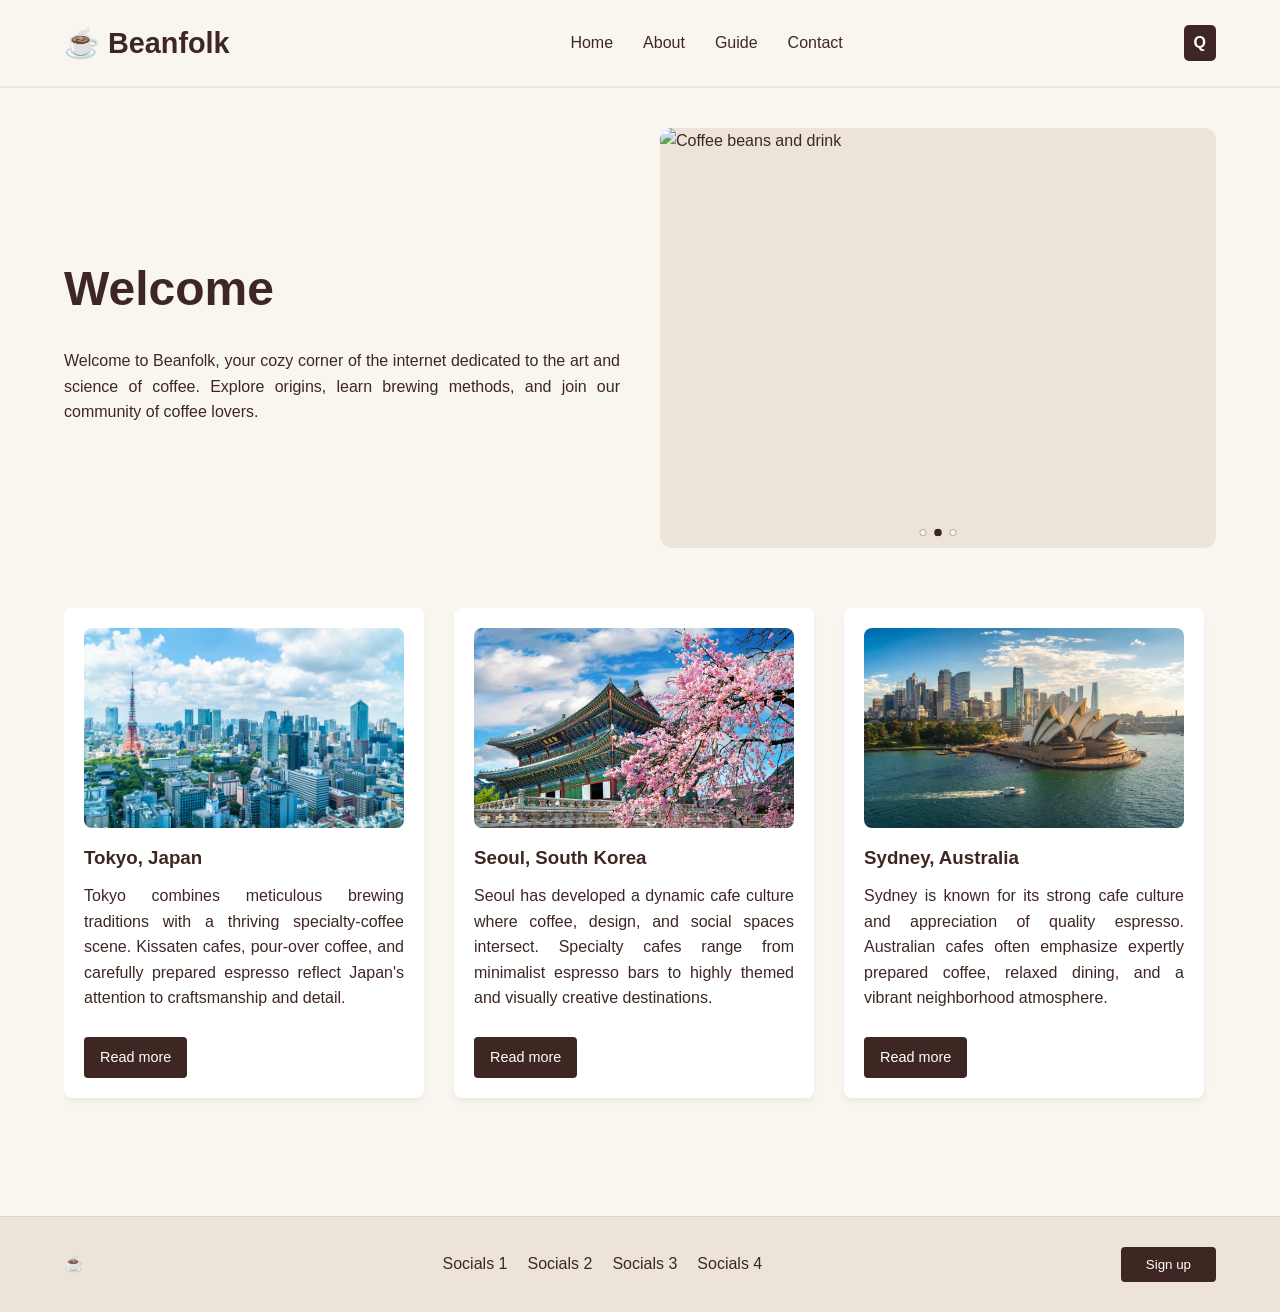
==== index.html @ 8d96d605 "Add files via upload" ====
<!DOCTYPE html>
<html lang="en">
<head>
    <meta charset="UTF-8">
    <meta name="viewport" content="width=device-width, initial-scale=1.0">
    <title>Beanfolk | Home</title>
    <link rel="stylesheet" href="style.css">
</head>
<body>
    <header>
        <div class="logo">☕ Beanfolk</div>
        <nav>
            <ul>
                <li><a href="index.html">Home</a></li>
                <li><a href="#">About</a></li>
                <li><a href="guide.html">Guide</a></li>
                <li><a href="contact.html">Contact</a></li>
            </ul>
        </nav>
        <div class="search-icon">Q</div>
    </header>

    <main>
        <section class="hero-section" id="country-details">
            <div class="hero-text">
                <h1>Welcome</h1>
                <p>Welcome to Beanfolk, your cozy corner of the internet dedicated to the art and science of coffee. Explore origins, learn brewing methods, and join our community of coffee lovers.</p>
            </div>
            <div class="hero-image" aria-label="Coffee slideshow">
                <img class="active" src="https://images.unsplash.com/photo-1495474472287-4d71bcdd2085?auto=format&fit=crop&w=1200&q=80" alt="Fresh coffee brew">
                <img src="https://images.unsplash.com/photo-1509042239860-f550ce710b93?auto=format&fit=crop&w=1200&q=80" alt="Coffee beans and drink">
                <img src="https://images.unsplash.com/photo-1442512595331-e89e73853f31?auto=format&fit=crop&w=1200&q=80" alt="Coffee on a table">
                <div class="slide-dots" aria-label="Slide indicators">
                    <span class="dot active" data-index="0"></span>
                    <span class="dot" data-index="1"></span>
                    <span class="dot" data-index="2"></span>
                </div>
            </div>
        </section>

        <section class="locations-grid">
            <article class="location-card">
                <img src="assets/Tokyo.jpg" alt="Tokyo, Japan">
                <h3>Tokyo, Japan</h3>
                <p>Tokyo combines meticulous brewing traditions with a thriving specialty-coffee scene. Kissaten cafes, pour-over coffee, and carefully prepared espresso reflect Japan's attention to craftsmanship and detail.</p>
                <a href="#country-details" class="read-more" data-country="tokyo">Read more</a>
            </article>

            <article class="location-card">
                <img src="assets/Seoul.jpg" alt="Seoul, South Korea">
                <h3>Seoul, South Korea</h3>
                <p>Seoul has developed a dynamic cafe culture where coffee, design, and social spaces intersect. Specialty cafes range from minimalist espresso bars to highly themed and visually creative destinations.</p>
                <a href="#country-details" class="read-more" data-country="seoul">Read more</a>
            </article>

            <article class="location-card">
                <img src="assets/Sydney.jpg" alt="Sydney, Australia">
                <h3>Sydney, Australia</h3>
                <p>Sydney is known for its strong cafe culture and appreciation of quality espresso. Australian cafes often emphasize expertly prepared coffee, relaxed dining, and a vibrant neighborhood atmosphere.</p>
                <a href="#country-details" class="read-more" data-country="sydney">Read more</a>
            </article>

            <article class="location-card">
                <img src="assets/Addis Ababa.jpg" alt="Addis Ababa, Ethiopia">
                <h3>Addis Ababa, Ethiopia</h3>
                <p>Ethiopia is often celebrated as the birthplace of coffee. In Addis Ababa, coffee is deeply social, with traditional ceremonies turning a simple cup into a meaningful cultural experience.</p>
                <a href="#country-details" class="read-more" data-country="addis-ababa">Read more</a>
            </article>

            <article class="location-card">
                <img src="assets/Amsterdam.jpg" alt="Amsterdam, Netherlands">
                <h3>Amsterdam, Netherlands</h3>
                <p>Amsterdam's coffee culture blends specialty cafes with a relaxed, creative atmosphere. Dutch cafes often emphasize quality beans, thoughtful brewing, and comfortable spaces for conversation or quiet work.</p>
                <a href="#country-details" class="read-more" data-country="amsterdam">Read more</a>
            </article>

            <article class="location-card">
                <img src="assets/Barcelona.jpeg" alt="Barcelona, Spain">
                <h3>Barcelona, Spain</h3>
                <p>Barcelona combines traditional Spanish cafe culture with a growing specialty-coffee scene. Espresso-based drinks, relaxed cafe visits, and modern roasters give the city a distinctly Mediterranean coffee rhythm.</p>
                <a href="#country-details" class="read-more" data-country="barcelona">Read more</a>
            </article>

            <article class="location-card">
                <img src="assets/Cape Town.jpg" alt="Cape Town, South Africa">
                <h3>Cape Town, South Africa</h3>
                <p>Cape Town has developed a vibrant specialty-coffee scene shaped by independent cafes and local roasters. Coffee culture here often emphasizes craftsmanship, creativity, and fresh approaches to brewing.</p>
                <a href="#country-details" class="read-more" data-country="cape-town">Read more</a>
            </article>

            <article class="location-card">
                <img src="assets/Copenhagen.jpg" alt="Copenhagen, Denmark">
                <h3>Copenhagen, Denmark</h3>
                <p>Copenhagen is known for its minimalist cafe culture and strong specialty-coffee movement. Lightly roasted beans, precise brewing, and carefully designed cafes reflect the city's appreciation for simplicity and quality.</p>
                <a href="#country-details" class="read-more" data-country="copenhagen">Read more</a>
            </article>

            <article class="location-card">
                <img src="assets/Hanoi.jpg" alt="Hanoi, Vietnam">
                <h3>Hanoi, Vietnam</h3>
                <p>Hanoi has a distinctive coffee culture built around strong Vietnamese coffee, condensed milk, and the famous egg coffee. Small cafes make coffee an everyday part of social life.</p>
                <a href="#country-details" class="read-more" data-country="hanoi">Read more</a>
            </article>

            <article class="location-card">
                <img src="assets/Istanbul.jpg" alt="Istanbul, Turkey">
                <h3>Istanbul, Turkey</h3>
                <p>Istanbul has a centuries-old coffee tradition centered around Turkish coffee, prepared finely ground and unfiltered. Coffee is closely associated with hospitality, conversation, and traditional social customs.</p>
                <a href="#country-details" class="read-more" data-country="istanbul">Read more</a>
            </article>

            <article class="location-card">
                <img src="assets/Lisbon.jpg" alt="Lisbon, Portugal">
                <h3>Lisbon, Portugal</h3>
                <p>Lisbon's coffee culture revolves around small neighborhood cafes and strong espresso-style drinks. A quick coffee is often part of everyday routines, enjoyed alongside pastries and conversation.</p>
                <a href="#country-details" class="read-more" data-country="lisbon">Read more</a>
            </article>

            <article class="location-card">
                <img src="assets/London.jpg" alt="London, United Kingdom">
                <h3>London, United Kingdom</h3>
                <p>London's coffee scene has grown from traditional cafes into a major specialty-coffee hub. Independent roasters, modern espresso bars, and diverse international influences shape the city's coffee culture.</p>
                <a href="#country-details" class="read-more" data-country="london">Read more</a>
            </article>

            <article class="location-card">
                <img src="assets/Reykjavik.jpg" alt="Reykjavik, Iceland">
                <h3>Reykjavik, Iceland</h3>
                <p>Coffee plays an important role in Icelandic social life, especially during its long, dark winters. Reykjavik's cafes offer cozy spaces where carefully brewed coffee accompanies conversation and relaxation.</p>
                <a href="#country-details" class="read-more" data-country="reykjavik">Read more</a>
            </article>

            <article class="location-card">
                <img src="assets/Rome.jpg" alt="Rome, Italy">
                <h3>Rome, Italy</h3>
                <p>Rome represents classic Italian espresso culture, where coffee is often enjoyed quickly at the bar. Espresso, cappuccino, and traditional cafe rituals remain central to everyday life.</p>
                <a href="#country-details" class="read-more" data-country="rome">Read more</a>
            </article>

            <article class="location-card">
                <img src="assets/Sao Paulo.jpg" alt="Sao Paulo, Brazil">
                <h3>Sao Paulo, Brazil</h3>
                <p>As a major city in one of the world's leading coffee-producing countries, Sao Paulo has a rich cafe culture combining Brazilian coffee traditions with an expanding specialty-coffee movement.</p>
                <a href="#country-details" class="read-more" data-country="sao-paulo">Read more</a>
            </article>

            <article class="location-card">
                <img src="assets/Seattle.jpg" alt="Seattle, United States">
                <h3>Seattle, United States</h3>
                <p>Seattle is strongly associated with modern American coffee culture and the growth of specialty cafes. Independent coffee shops, espresso drinks, and innovative brewing methods are part of the city's identity.</p>
                <a href="#country-details" class="read-more" data-country="seattle">Read more</a>
            </article>

            <article class="location-card">
                <img src="assets/Singapore.jpg" alt="Singapore">
                <h3>Singapore</h3>
                <p>Singapore's coffee culture blends traditional kopitiam heritage with modern specialty cafes. Local favorites such as kopi exist alongside carefully brewed international styles, reflecting the city's diverse culinary influences.</p>
                <a href="#country-details" class="read-more" data-country="singapore">Read more</a>
            </article>

            <article class="location-card">
                <img src="assets/Veracruz.jpg" alt="Veracruz, Mexico">
                <h3>Veracruz, Mexico</h3>
                <p>Veracruz sits within Mexico's important coffee-growing regions, giving the area a strong connection to local beans and traditional cafe culture. Coffee is often enjoyed alongside regional food and conversation.</p>
                <a href="#country-details" class="read-more" data-country="veracruz">Read more</a>
            </article>

            <article class="location-card">
                <img src="assets/Vienna.jpg" alt="Vienna, Austria">
                <h3>Vienna, Austria</h3>
                <p>Vienna's historic coffeehouse culture treats cafes as places for conversation, reading, and lingering. Traditional coffeehouses offer a distinctive atmosphere where coffee becomes part of a broader social ritual.</p>
                <a href="#country-details" class="read-more" data-country="vienna">Read more</a>
            </article>

            <article class="location-card">
                <img src="assets/Wellington.jpg" alt="Wellington, New Zealand">
                <h3>Wellington, New Zealand</h3>
                <p>Wellington has a lively specialty-coffee culture supported by independent cafes and local roasters. Flat whites, carefully prepared espresso, and a relaxed cafe atmosphere are especially characteristic of the city.</p>
                <a href="#country-details" class="read-more" data-country="wellington">Read more</a>
            </article>
        </section>
    </main>

    <footer>
        <div class="footer-logo">☕</div>
        <div class="footer-socials">
            <span>Socials 1</span>
            <span>Socials 2</span>
            <span>Socials 3</span>
            <span>Socials 4</span>
        </div>
        <button class="btn sign-up-btn">Sign up</button>
    </footer>

    <script>
        const heroImages = document.querySelectorAll('.hero-image img');
        const dots = document.querySelectorAll('.dot');
        const countryLinks = document.querySelectorAll('.read-more');
        const heroTitle = document.querySelector('.hero-text h1');
        const heroDescription = document.querySelector('.hero-text p');
        let currentImage = 0;
        let slideInterval;

        const countryDetails = {
            'addis-ababa': {
                title: 'Addis Ababa, Ethiopia 🇪🇹',
                image: 'assets/Addis Ababa.jpg',
                description: `Ethiopia has one of the world's deepest connections to coffee and is widely regarded as the plant's place of origin. Coffee is much more than a popular drink here. It is closely connected to hospitality, family gatherings, and community life.

In Addis Ababa, traditional coffee ceremonies can involve roasting green beans, grinding them by hand, and brewing the coffee in a jebena, a traditional clay pot. The ceremony is often leisurely, with several rounds of coffee served to guests. At the same time, Addis Ababa has a growing modern café scene where Ethiopian beans are prepared using espresso machines, pour-over methods, and other contemporary techniques.`
            },
            amsterdam: {
                title: 'Amsterdam, Netherlands 🇳🇱',
                image: 'assets/Amsterdam.jpg',
                description: `Amsterdam has a relaxed and diverse coffee culture shaped by both traditional cafés and the city's growing specialty-coffee movement. Coffee is commonly enjoyed throughout the day, whether during a quick stop in the city or while relaxing in a neighborhood café.

Modern Amsterdam has become increasingly interested in bean quality, roasting, and alternative brewing methods. Independent cafés and specialty roasters often showcase beans from different coffee-growing regions, giving customers opportunities to explore different flavors and brewing styles.`
            },
            barcelona: {
                title: 'Barcelona, Spain 🇪🇸',
                image: 'assets/Barcelona.jpeg',
                description: `Barcelona's coffee culture reflects the city's relaxed Mediterranean lifestyle. Coffee is commonly enjoyed throughout the day, often alongside breakfast, a pastry, or a casual conversation. Traditional cafés remain part of everyday life while specialty coffee continues to grow.

Espresso-based drinks such as café solo and café con leche are familiar favorites. In recent years, independent specialty cafés have introduced lighter roasts, single-origin beans, and alternative brewing methods, creating an interesting meeting point between traditional Spanish café habits and contemporary coffee culture.`
            },
            'cape-town': {
                title: 'Cape Town, South Africa 🇿🇦',
                image: 'assets/Cape Town.jpg',
                description: `Cape Town has developed into one of South Africa's most recognizable specialty-coffee destinations. Independent cafés and local roasters have helped create a culture that places considerable attention on bean quality, roasting, and brewing technique.

The city's coffee scene is particularly diverse. Visitors can find traditional espresso drinks alongside pour-over coffee, cold brews, and carefully prepared single-origin beans. Cape Town's cafés also function as social spaces, often combining coffee with food, art, design, and local community culture.`
            },
            copenhagen: {
                title: 'Copenhagen, Denmark 🇩🇰',
                image: 'assets/Copenhagen.jpg',
                description: `Copenhagen's coffee culture is closely connected to the Danish appreciation for simple, comfortable social spaces. Cafés are popular places to meet friends, work, read, or simply take a break from the city.

The specialty-coffee movement has also become an important part of Copenhagen's identity. Many cafés emphasize lightly roasted beans, precise brewing, and careful attention to flavor. This focus on quality fits naturally with the city's broader design philosophy, where functionality and simplicity are often valued alongside aesthetics.`
            },
            hanoi: {
                title: 'Hanoi, Vietnam 🇻🇳',
                image: 'assets/Hanoi.jpg',
                description: `Vietnam is one of the world's major coffee-producing countries, and coffee has become an important part of everyday Vietnamese culture. Hanoi is particularly famous for its distinctive cafés and traditional preparation methods.

Vietnamese coffee is often brewed using a small metal filter called a phin. Strong coffee may be combined with condensed milk to create cà phê sữa đá, a popular iced drink. Hanoi is also known for egg coffee, or cà phê trứng, which combines coffee with a rich, creamy egg mixture. Small cafés provide informal spaces for people to meet, talk, and watch the city go by.`
            },
            istanbul: {
                title: 'Istanbul, Türkiye 🇹🇷',
                image: 'assets/Istanbul.jpg',
                description: `Istanbul's coffee traditions stretch back centuries and are closely associated with Turkish coffee. The coffee is prepared using very finely ground beans and traditionally brewed in a small pot called a cezve or ibrik. The grounds remain in the cup rather than being filtered out.

Coffee has historically been associated with hospitality and social interaction. Sharing coffee can be an important part of welcoming guests and spending time together. Today, Istanbul combines this traditional culture with modern cafés offering espresso, specialty beans, and contemporary brewing techniques.`
            },
            lisbon: {
                title: 'Lisbon, Portugal 🇵🇹',
                image: 'assets/Lisbon.jpg',
                description: `Lisbon has a strong everyday café culture built around small neighborhood establishments known as cafés or pastelarias. Coffee is often part of a daily routine rather than an occasional luxury, with people stopping for a quick espresso while running errands, meeting friends, or enjoying a pastry.

A bica, Lisbon's name for a small espresso, is one of the city's familiar coffee choices. Traditional Portuguese café culture exists alongside newer specialty cafés, creating a blend of old and new approaches to coffee.`
            },
            london: {
                title: 'London, United Kingdom 🇬🇧',
                image: 'assets/London.jpg',
                description: `London has one of the world's most diverse coffee scenes. Traditional cafés and tea culture remain important, but the city has also developed a large specialty-coffee community made up of independent cafés, micro-roasters, and international coffee businesses.

London's modern coffee shops often focus on bean origins, roasting profiles, and brewing techniques. Espresso, filter coffee, flat whites, and other specialty drinks can be found throughout the city. Its multicultural population has also helped introduce a wide range of coffee traditions and influences.`
            },
            reykjavik: {
                title: 'Reykjavík, Iceland 🇮🇸',
                image: 'assets/Reykjavik.jpg',
                description: `Coffee holds a special place in Icelandic social life. The country's cold climate and long winter nights have helped make cafés popular places for people to gather, relax, and enjoy something warm.

Reykjavík has a growing specialty-coffee scene alongside its traditional coffee habits. Local cafés often emphasize high-quality beans, carefully prepared drinks, and cozy interiors. Coffee is commonly enjoyed with baked goods and conversation, making the café an important social setting as well as a place to get a drink.`
            },
            rome: {
                title: 'Rome, Italy 🇮🇹',
                image: 'assets/Rome.jpg',
                description: `Rome represents one of the world's most recognizable espresso traditions. Coffee is often enjoyed quickly, with customers standing at the counter of a bar for a shot of espresso before continuing with their day.

Italian coffee culture places importance on simplicity and routine. Espresso, cappuccino, and caffè macchiato are familiar choices, while milk-heavy drinks are traditionally more associated with mornings. Rome's cafés demonstrate how coffee can become an ordinary but deeply established part of everyday life.`
            },
            'sao-paulo': {
                title: 'São Paulo, Brazil 🇧🇷',
                image: 'assets/Sao Paulo.jpg',
                description: `Brazil is the world's largest coffee-producing country, and São Paulo sits at the heart of a country with a long and influential coffee history. The city combines this agricultural heritage with a rapidly developing specialty-coffee scene.

Brazilian coffee is known for the diversity of its growing regions and flavor profiles. In São Paulo, visitors can find everything from traditional coffee served in everyday cafés to carefully sourced single-origin beans prepared through modern brewing methods. The city provides a connection between Brazil's historic coffee industry and its contemporary café culture.`
            },
            seattle: {
                title: 'Seattle, United States 🇺🇸',
                image: 'assets/Seattle.jpg',
                description: `Seattle is strongly associated with the development of modern American coffee culture. The city's café scene grew alongside independent coffee shops and eventually helped popularize specialty coffee throughout the United States.

Today, Seattle has a wide variety of cafés, from neighborhood shops to specialty roasters focused on sourcing, roasting, and brewing. Espresso-based drinks remain popular, while pour-over coffee and other brewing methods have become increasingly common. Coffee shops also serve as social and working spaces within the city's urban culture.`
            },
            seoul: {
                title: 'Seoul, South Korea 🇰🇷',
                image: 'assets/Seoul.jpg',
                description: `Seoul has developed an energetic café culture where coffee, design, and social experiences often come together. The city is known for its enormous variety of cafés, ranging from small specialty shops to highly themed establishments.

Coffee is commonly enjoyed while meeting friends, studying, working, or taking photographs. Specialty cafés have also increased interest in carefully sourced beans and modern brewing techniques. At the same time, Seoul's café culture is strongly connected to visual presentation, with many establishments treating their interiors, drinks, and desserts as part of the overall experience.`
            },
            singapore: {
                title: 'Singapore 🇸🇬',
                image: 'assets/Singapore.jpg',
                description: `Singapore's coffee culture combines traditional kopitiam heritage with a modern specialty-coffee movement. Kopitiams are traditional coffee shops where drinks such as kopi are served alongside local food.

Traditional kopi is commonly prepared using robusta beans and may be served with condensed or evaporated milk and sugar, depending on the style ordered. Alongside this heritage, Singapore has developed a thriving specialty-coffee scene featuring independent cafés, international beans, espresso drinks, and alternative brewing methods. The result is a coffee culture that connects local tradition with global influences.`
            },
            sydney: {
                title: 'Sydney, Australia 🇦🇺',
                image: 'assets/Sydney.jpg',
                description: `Sydney has a strong café culture where coffee is closely connected to everyday dining and social life. Australian cafés are particularly associated with carefully prepared espresso drinks and a relaxed approach to spending time over coffee.

The flat white is one of the drinks strongly associated with Australian and New Zealand café culture. Sydney's modern coffee scene also places considerable emphasis on bean quality, skilled baristas, and independent roasters. Cafés often combine coffee with brunch and casual dining, making them an important part of neighborhood life.`
            },
            tokyo: {
                title: 'Tokyo, Japan 🇯🇵',
                image: 'assets/Tokyo.jpg',
                description: `Tokyo has a fascinating coffee culture that combines traditional kissaten cafés with a highly developed specialty-coffee scene. Kissaten are traditional coffee shops known for their quiet atmosphere, carefully prepared drinks, and classic approach to café service.

Japan is also known for its attention to brewing technique. Pour-over coffee, particularly hand-brewed styles such as those prepared with a V60, is widely appreciated among specialty-coffee enthusiasts. Tokyo's coffee culture reflects a broader appreciation for precision, craftsmanship, presentation, and the experience of enjoying a carefully prepared cup.`
            },
            veracruz: {
                title: 'Veracruz, Mexico 🇲🇽',
                image: 'assets/Veracruz.jpg',
                description: `Veracruz has a particularly strong connection to Mexican coffee because the state is one of the country's important coffee-growing regions. The area's climate and mountainous landscapes provide suitable conditions for producing coffee beans.

Coffee is part of everyday life in Veracruz, with traditional preparations existing alongside modern cafés. Café de olla is one of Mexico's best-known traditional coffee styles, typically brewed with ingredients such as cinnamon and piloncillo. The region's coffee culture therefore connects agricultural production, traditional recipes, and everyday social gatherings.`
            },
            vienna: {
                title: 'Vienna, Austria 🇦🇹',
                image: 'assets/Vienna.jpg',
                description: `Vienna's coffeehouse culture is one of Europe's most distinctive café traditions. Historic coffeehouses developed into places where people could spend long periods reading newspapers, meeting friends, writing, or simply enjoying coffee.

Rather than treating coffee as something to consume quickly, the traditional Viennese approach emphasizes the atmosphere and experience of the coffeehouse. Drinks such as Wiener Melange remain associated with this culture, while modern cafés and specialty roasters have introduced newer approaches to coffee alongside the city's historic traditions.`
            },
            wellington: {
                title: 'Wellington, New Zealand 🇳🇿',
                image: 'assets/Wellington.jpg',
                description: `Wellington has a lively café culture supported by independent cafés, local roasters, and a strong appreciation for espresso-based drinks. Coffee shops are an important part of the city's social and creative atmosphere.

New Zealand is closely associated with the flat white, a drink that has become internationally popular. Wellington's cafés also emphasize high-quality beans, skilled preparation, and relaxed environments. The city's relatively compact urban layout makes independent cafés easy to encounter, contributing to a strong neighborhood coffee culture.`
            }
        };

        function showSlide(index) {
            heroImages[currentImage].classList.remove('active');
            dots[currentImage].classList.remove('active');

            currentImage = index;

            heroImages[currentImage].classList.add('active');
            dots[currentImage].classList.add('active');
        }

        function startSlideShow() {
            slideInterval = setInterval(() => {
                const nextIndex = (currentImage + 1) % heroImages.length;
                showSlide(nextIndex);
            }, 3000);
        }

        dots.forEach((dot, index) => {
            dot.addEventListener('click', () => {
                showSlide(index);
                clearInterval(slideInterval);
                startSlideShow();
            });
        });

        countryLinks.forEach((link) => {
            link.addEventListener('click', (event) => {
                event.preventDefault();

                const country = countryDetails[link.dataset.country];
                if (!country) {
                    return;
                }

                clearInterval(slideInterval);
                heroTitle.textContent = country.title;
                heroDescription.textContent = country.description;
                heroImages.forEach((image) => image.classList.remove('active'));
                heroImages[0].src = country.image;
                heroImages[0].alt = country.title;
                heroImages[0].classList.add('active');
                dots.forEach((dot, index) => dot.classList.toggle('active', index === 0));
                currentImage = 0;
                document.querySelector('.hero-section').scrollIntoView({ behavior: 'smooth', block: 'start' });
            });
        });

        if (heroImages.length > 1) {
            startSlideShow();
        }
    </script>
</body>
</html>
---- style.css ----
:root {
    --bg-color: #F9F6F0;
    --card-color: #ECE4D9;
    --text-color: #3E2723;
    --accent-color: #8D6E63;
    --white: #FFFFFF;
    --apple-font: -apple-system, BlinkMacSystemFont, "SF Pro Display", "SF Pro Text", sans-serif;
}

* {
    margin: 0;
    padding: 0;
    box-sizing: border-box;
}

html {
    scroll-behavior: smooth;
}

body {
    font-family: var(--apple-font);
    background-color: var(--bg-color);
    color: var(--text-color);
    line-height: 1.6;
}

h1, h2, h3, .logo {
    font-family: var(--apple-font);
}

header {
    display: flex;
    justify-content: space-between;
    align-items: center;
    padding: 20px 5%;
    background-color: var(--bg-color);
    border-bottom: 2px solid var(--card-color);
}

.logo {
    font-size: 1.8rem;
    font-weight: 600;
}

nav ul {
    display: flex;
    list-style: none;
    gap: 30px;
}

nav a {
    text-decoration: none;
    color: var(--text-color);
    font-weight: 500;
    transition: color 0.3s;
}

nav a:hover {
    color: var(--accent-color);
}

.search-icon {
    background-color: var(--text-color);
    color: var(--white);
    padding: 5px 10px;
    border-radius: 5px;
    font-weight: bold;
}

main {
    padding: 40px 5%;
}

.btn {
    background-color: var(--text-color);
    color: var(--white);
    padding: 10px 25px;
    border: none;
    border-radius: 4px;
    cursor: pointer;
    font-family: var(--apple-font);
    margin-top: 15px;
    transition: background 0.3s;
}

.btn:hover {
    background-color: var(--accent-color);
}

.sign-up-btn {
    margin-top: 0;
}

img {
    max-width: 100%;
    border-radius: 8px;
    object-fit: cover;
}

.hero-section {
    display: grid;
    grid-template-columns: 1fr 1fr;
    gap: 40px;
    align-items: center;
    margin-bottom: 60px;
}

.hero-image {
    position: relative;
    width: 100%;
    min-height: 420px;
    overflow: hidden;
    border-radius: 12px;
    background-color: var(--card-color);
}

.hero-image img {
    position: absolute;
    inset: 0;
    width: 100%;
    height: 100%;
    object-fit: cover;
    opacity: 0;
    transition: opacity 0.7s ease;
}

.hero-image img.active {
    opacity: 1;
}

.slide-dots {
    position: absolute;
    bottom: 12px;
    left: 50%;
    transform: translateX(-50%);
    display: flex;
    gap: 8px;
    z-index: 2;
}

.dot {
    width: 7px;
    height: 7px;
    border-radius: 50%;
    background-color: rgba(255, 255, 255, 0.75);
    border: 1px solid rgba(62, 39, 35, 0.35);
    display: block;
    cursor: pointer;
    transition: all 0.3s ease;
}

.dot.active {
    background-color: var(--text-color);
    transform: scale(1.1);
}

.hero-text h1 {
    font-size: 3rem;
    margin-bottom: 20px;
}

.hero-text p {
    white-space: pre-line;
    text-align: justify;
}

.locations-grid {
    display: flex;
    gap: 30px;
    overflow-x: auto;
    padding: 0 4px 18px;
    scroll-snap-type: x mandatory;
    scrollbar-color: var(--accent-color) var(--card-color);
    scrollbar-width: thin;
    margin-bottom: 60px;
}

article.location-card {
    flex: 0 0 min(360px, 82vw);
    background-color: var(--white);
    padding: 20px;
    border-radius: 8px;
    box-shadow: 0 4px 6px rgba(0,0,0,0.05);
    scroll-snap-align: start;
    display: flex;
    flex-direction: column;
}

.location-card img {
    width: 100%;
    height: 200px;
    margin-bottom: 15px;
    background-color: var(--card-color);
}

.location-card h3 {
    margin-bottom: 10px;
}

.location-card p {
    text-align: justify;
}

.location-card .read-more {
    align-self: flex-start;
    margin-top: auto;
}

.read-more {
    display: inline-block;
    margin-top: 10px;
    padding: 9px 16px;
    border-radius: 4px;
    background-color: var(--text-color);
    color: var(--white);
    text-decoration: none;
    font-size: 0.9rem;
    transition: background-color 0.3s;
}

.read-more:hover {
    background-color: var(--accent-color);
}

.guide-page-shell {
    max-width: 1200px;
    margin: 0 auto;
    padding-top: 30px;
}

.guide-header {
    margin-bottom: 30px;
}

.guide-header h1 {
    font-size: 3rem;
    margin-bottom: 10px;
}

.guide-layout {
    display: grid;
    grid-template-columns: 220px 1fr;
    gap: 30px;
    align-items: start;
}

.sidebar {
    display: flex;
    flex-direction: column;
    gap: 12px;
}

.sidebar-group,
.menu-item {
    background: #d9d9d9;
    border-radius: 8px;
    overflow: hidden;
}

.menu-button {
    width: 100%;
    border: none;
    background: transparent;
    color: var(--text-color);
    text-align: left;
    font: inherit;
    padding: 15px 16px;
    cursor: pointer;
    font-weight: 500;
}

.submenu {
    display: none;
    background: rgba(255, 255, 255, 0.28);
    border-top: 1px solid rgba(62, 39, 35, 0.1);
    padding: 8px 0;
}

.menu-item.open .submenu {
    display: flex;
    flex-direction: column;
}

.submenu a {
    text-decoration: none;
    color: var(--text-color);
    padding: 8px 16px;
    font-size: 0.95rem;
}

.submenu a:hover {
    background: rgba(255, 255, 255, 0.18);
}

.guide-content {
    display: grid;
    gap: 30px;
}

.guide-cards {
    display: grid;
    grid-template-columns: repeat(2, minmax(220px, 1fr));
    gap: 22px;
}

.guide-card {
    background: #d9d9d9;
    border-radius: 8px;
    padding: 28px 28px 24px;
    overflow: hidden;
    cursor: pointer;
    display: flex;
    flex-direction: column;
    justify-content: flex-start;
    min-height: 300px;
}

.guide-cards img {
    display: none;
}

.guide-card h3,
.detail-panel h2 {
    padding: 0;
}

.guide-card h3 {
    font-size: clamp(2.1rem, 3.7vw, 3.6rem);
    line-height: 1.05;
    margin: 0 0 18px;
    font-weight: 700;
    color: var(--text-color);
}

.guide-card p,
.detail-panel p {
    padding: 0;
    margin-bottom: 10px;
}

.guide-card p {
    font-size: 1.1rem;
    line-height: 1.45;
    max-width: 520px;
}

.guide-card .read-more {
    padding: 0;
    margin-top: auto;
    font-size: 1rem;
    background-color: transparent;
    color: var(--accent-color);
}

.guide-card .read-more:hover {
    background-color: transparent;
    color: var(--text-color);
}

.detail-panels {
    display: block;
}

.detail-panel {
    display: none;
    background: rgba(255, 255, 255, 0.15);
    border-radius: 8px;
    padding: 20px 0 24px;
}

.detail-panel.active {
    display: block;
}

.detail-panel h2 {
    font-size: 2rem;
    margin-bottom: 10px;
}

.detail-panel h3 {
    font-size: 1.2rem;
    margin-bottom: 8px;
}

.detail-panel p {
    font-size: 0.96rem;
}

.table-responsive {
    overflow-x: auto;
    padding: 0 18px;
}

table {
    width: 100%;
    border-collapse: collapse;
    background: rgba(255,255,255,0.1);
}

th, td {
    text-align: left;
    padding: 12px 14px;
    border-bottom: 1px solid rgba(62, 39, 35, 0.12);
}

th {
    font-weight: 600;
    background: rgba(62, 39, 35, 0.04);
}

.equipment-grid {
    display: grid;
    grid-template-columns: repeat(2, minmax(220px, 1fr));
    gap: 18px;
    padding: 0 18px;
    margin-top: 15px;
}

.equipment-box {
    background: rgba(255, 255, 255, 0.18);
    border: 1px solid rgba(62, 39, 35, 0.08);
    border-radius: 8px;
    padding: 16px;
}

.equipment-box h3 {
    margin-bottom: 8px;
    font-size: 1.2rem;
}

.equipment-box p {
    font-size: 0.96rem;
    line-height: 1.6;
}

.bean-summary-grid {
    display: grid;
    grid-template-columns: repeat(2, minmax(220px, 1fr));
    gap: 18px;
    padding: 0 18px;
    margin-top: 15px;
}

.bean-summary {
    background: rgba(255, 255, 255, 0.18);
    border: 1px solid rgba(62, 39, 35, 0.08);
    border-radius: 8px;
    padding: 16px;
}

.bean-summary h3 {
    margin-bottom: 8px;
    font-size: 1.2rem;
}

.tips-grid {
    display: grid;
    grid-template-columns: repeat(2, minmax(220px, 1fr));
    gap: 18px;
    padding: 0 18px;
    margin-top: 15px;
}

.tip-box {
    background: rgba(255, 255, 255, 0.18);
    border: 1px solid rgba(62, 39, 35, 0.08);
    border-radius: 8px;
    padding: 16px;
}

.tip-box h3 {
    margin-bottom: 8px;
    font-size: 1.2rem;
}

.tip-box p {
    font-size: 0.96rem;
    line-height: 1.6;
}

footer {
    display: flex;
    justify-content: space-between;
    align-items: center;
    padding: 30px 5%;
    background-color: var(--card-color);
    border-top: 1px solid #dcd3c6;
}

.footer-socials {
    display: flex;
    gap: 20px;
}

.contact-page {
    padding: 40px 5% 0;
}

.contact-layout {
    display: grid;
    grid-template-columns: 1fr 1fr;
    gap: 40px;
    align-items: start;
}

.contact-form-panel h1 {
    font-family: var(--apple-font);
    font-size: 2.8rem;
    margin-bottom: 15px;
}

.contact-form-panel p,
.contact-form-panel h2 {
    margin-bottom: 20px;
}

.contact-form-panel h2 {
    font-size: 1.4rem;
    font-weight: 600;
}

.contact-form {
    display: grid;
    gap: 15px;
}

.form-control,
.form-select {
    width: 100%;
    padding: 12px 14px;
    border: 1px solid #d9d0c4;
    border-radius: 0;
    background-color: var(--white);
    color: var(--text-color);
    font-family: var(--apple-font);
}

.form-control:focus,
.form-select:focus {
    border-color: var(--accent-color);
    box-shadow: none;
    outline: none;
}

.contact-gallery {
    display: grid;
    gap: 20px;
}

.gallery-main {
    width: 100%;
    height: 260px;
    object-fit: cover;
    border-radius: 8px;
}

.gallery-grid {
    display: grid;
    grid-template-columns: 1fr 1fr;
    gap: 20px;
}

.gallery-column {
    display: grid;
    gap: 20px;
}

.gallery-column img {
    width: 100%;
    height: 180px;
    object-fit: cover;
    border-radius: 8px;
}

.gallery-column.tall img {
    height: 100%;
    min-height: 380px;
}

@media (max-width: 1024px) {
    .hero-section {
        grid-template-columns: 1fr;
        gap: 25px;
    }

    .guide-layout {
        grid-template-columns: 1fr;
    }

    .guide-cards {
        grid-template-columns: repeat(2, minmax(220px, 1fr));
    }

    .contact-layout {
        grid-template-columns: 1fr;
    }
}

@media (max-width: 768px) {
    main {
        padding: 28px 20px;
    }

    header {
        flex-direction: column;
        gap: 15px;
        padding: 18px 20px;
    }

    nav ul {
        flex-wrap: wrap;
        justify-content: center;
        gap: 12px 18px;
    }

    .logo {
        font-size: 1.5rem;
    }

    .hero-text h1,
    .guide-header h1,
    .contact-form-panel h1 {
        font-size: 2.3rem;
    }

    .guide-cards,
    .bean-summary-grid,
    .tips-grid,
    .gallery-grid {
        grid-template-columns: 1fr;
    }

    .guide-card {
        min-height: auto;
    }

    .guide-card h3 {
        font-size: clamp(1.9rem, 8vw, 2.7rem);
    }

    .guide-card p {
        font-size: 1rem;
    }

    .detail-panel h2 {
        font-size: 1.7rem;
    }

    footer {
        flex-direction: column;
        gap: 16px;
        text-align: center;
    }

    .footer-socials {
        flex-wrap: wrap;
        justify-content: center;
    }
}

@media (max-width: 520px) {
    .logo {
        font-size: 1.3rem;
    }

    nav ul {
        gap: 10px 14px;
        font-size: 0.9rem;
    }

    .hero-text h1,
    .guide-header h1,
    .contact-form-panel h1 {
        font-size: 2rem;
    }

    .guide-card,
    .location-card,
    .contact-form-panel,
    .contact-gallery {
        padding-left: 0;
        padding-right: 0;
    }

    .btn {
        width: 100%;
    }

    .gallery-column.tall img {
        min-height: 260px;
    }
}
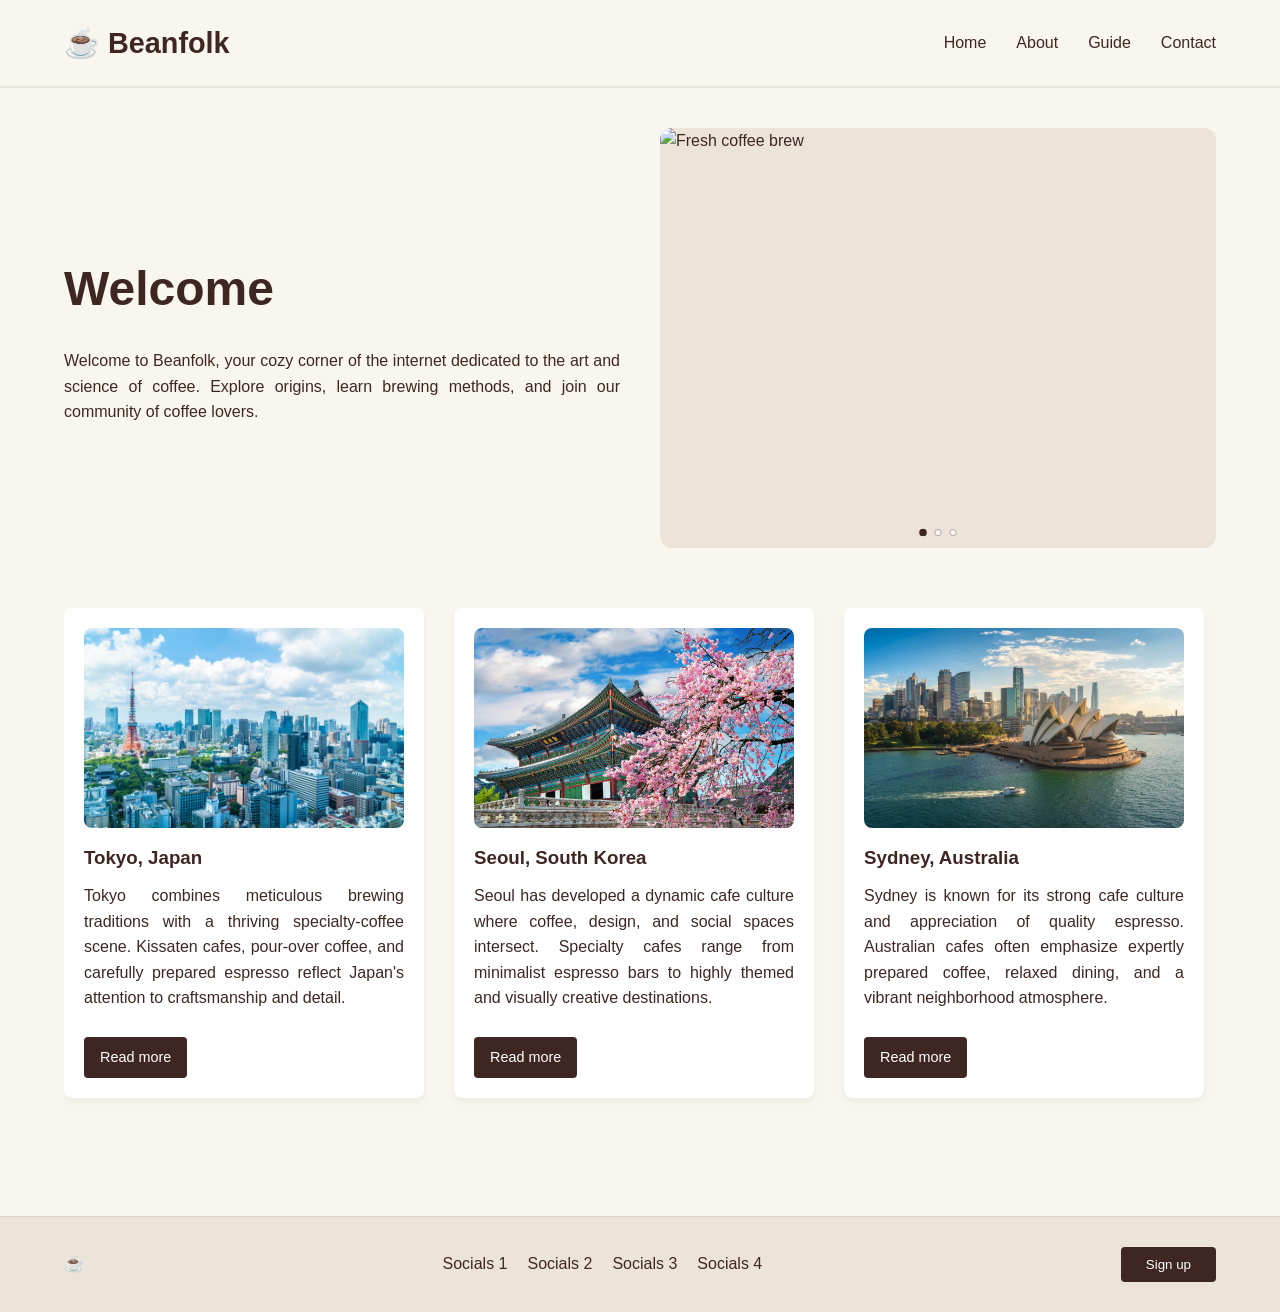
==== commit 1a42ed93: "Remove search icon from header" ====
--- a/index.html
+++ b/index.html
@@ -17,7 +17,7 @@
                 <li><a href="contact.html">Contact</a></li>
             </ul>
         </nav>
-        <div class="search-icon">Q</div>
+
     </header>
 
     <main>
@@ -396,4 +396,4 @@
         }
     </script>
 </body>
-</html>+</html>
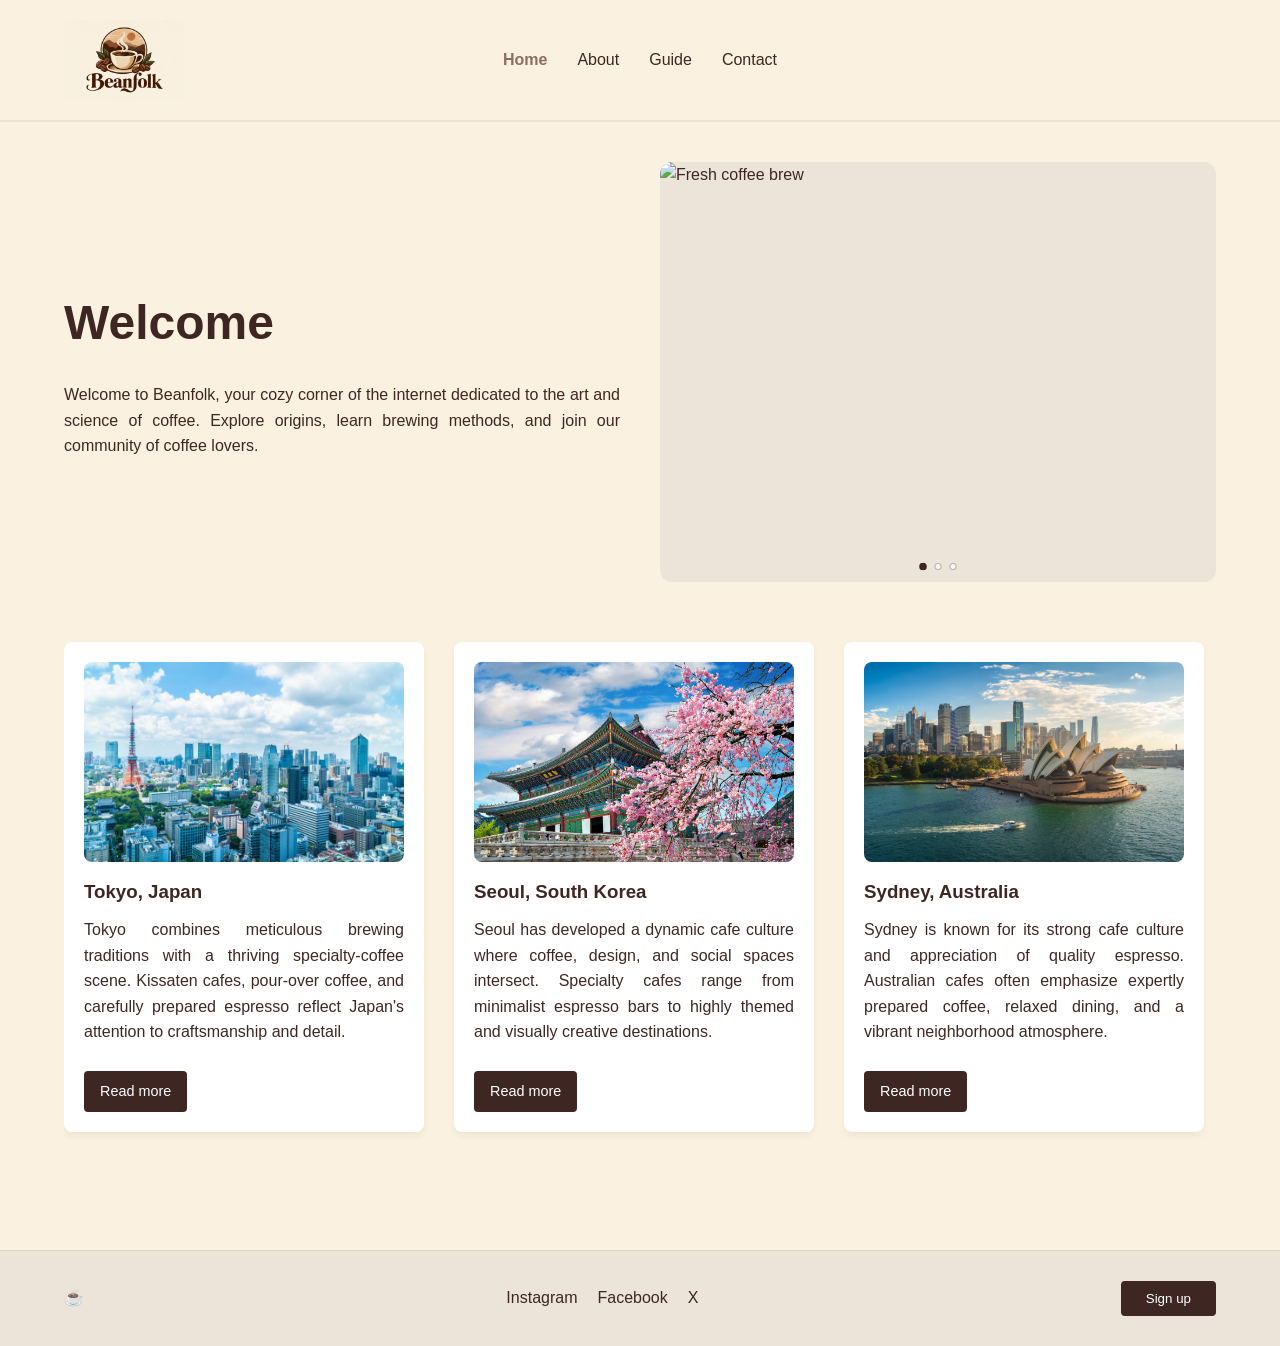
==== commit 35ce20f0: "Add files via upload" ====
--- a/index.html
+++ b/index.html
@@ -4,20 +4,20 @@
     <meta charset="UTF-8">
     <meta name="viewport" content="width=device-width, initial-scale=1.0">
     <title>Beanfolk | Home</title>
-    <link rel="stylesheet" href="style.css">
+    <link rel="icon" type="image/png" href="assets/Icon.png">
+    <link rel="stylesheet" href="style.css?v=20261006-logo-blend">
 </head>
 <body>
     <header>
-        <div class="logo">☕ Beanfolk</div>
+        <div class="logo"><img src="assets/Icon.png" alt="Beanfolk coffee logo"></div>
         <nav>
             <ul>
-                <li><a href="index.html">Home</a></li>
-                <li><a href="#">About</a></li>
+                <li><a href="index.html" class="active-link">Home</a></li>
+                <li><a href="about.html">About</a></li>
                 <li><a href="guide.html">Guide</a></li>
                 <li><a href="contact.html">Contact</a></li>
             </ul>
         </nav>
-
     </header>
 
     <main>
@@ -184,10 +184,9 @@
     <footer>
         <div class="footer-logo">☕</div>
         <div class="footer-socials">
-            <span>Socials 1</span>
-            <span>Socials 2</span>
-            <span>Socials 3</span>
-            <span>Socials 4</span>
+            <span>Instagram</span>
+            <span>Facebook</span>
+            <span>X</span>
         </div>
         <button class="btn sign-up-btn">Sign up</button>
     </footer>
@@ -396,4 +395,4 @@
         }
     </script>
 </body>
-</html>
+</html>
--- a/style.css
+++ b/style.css
@@ -1,6 +1,6 @@
 
 :root {
-    --bg-color: #F9F6F0;
+    --bg-color: #FAF1E0;
     --card-color: #ECE4D9;
     --text-color: #3E2723;
     --accent-color: #8D6E63;
@@ -23,15 +23,21 @@
     background-color: var(--bg-color);
     color: var(--text-color);
     line-height: 1.6;
+    text-align: left;
 }
 
 h1, h2, h3, .logo {
     font-family: var(--apple-font);
+    text-align: left;
+}
+
+p, li, label, td, th, span {
+    text-align: left;
 }
 
 header {
-    display: flex;
-    justify-content: space-between;
+    display: grid;
+    grid-template-columns: 1fr auto 1fr;
     align-items: center;
     padding: 20px 5%;
     background-color: var(--bg-color);
@@ -39,14 +45,27 @@
 }
 
 .logo {
-    font-size: 1.8rem;
-    font-weight: 600;
+    width: 120px;
+    justify-self: start;
+}
+
+.logo img {
+    display: block;
+    width: 100%;
+    height: auto;
+}
+
+nav {
+    justify-self: center;
 }
 
 nav ul {
     display: flex;
     list-style: none;
     gap: 30px;
+    justify-content: center;
+    align-items: center;
+    margin: 0 auto;
 }
 
 nav a {
@@ -56,16 +75,13 @@
     transition: color 0.3s;
 }
 
-nav a:hover {
+nav a:hover,
+.active-link {
     color: var(--accent-color);
 }
 
-.search-icon {
-    background-color: var(--text-color);
-    color: var(--white);
-    padding: 5px 10px;
-    border-radius: 5px;
-    font-weight: bold;
+.active-link {
+    font-weight: 600;
 }
 
 main {
@@ -92,6 +108,95 @@
     margin-top: 0;
 }
 
+.about-page {
+    padding: 50px 5%;
+}
+
+.about-hero {
+    display: grid;
+    grid-template-columns: 1fr 1fr;
+    gap: 50px;
+    align-items: center;
+    margin-bottom: 60px;
+}
+
+.about-hero-text h1 {
+    font-size: 3rem;
+    margin-bottom: 20px;
+}
+
+.about-hero-text p,
+.about-section p,
+.about-card p {
+    line-height: 1.8;
+}
+
+.about-hero-text p {
+    font-size: 1.05rem;
+    margin-bottom: 15px;
+}
+
+.about-hero-image {
+    width: 100%;
+    height: 400px;
+    object-fit: cover;
+    border-radius: 8px;
+}
+
+.about-section {
+    margin-bottom: 50px;
+}
+
+.about-section h2 {
+    font-size: 2rem;
+    margin-bottom: 15px;
+}
+
+.about-section p {
+    margin-bottom: 15px;
+}
+
+.about-cards {
+    display: grid;
+    grid-template-columns: repeat(3, minmax(0, 1fr));
+    gap: 25px;
+    margin-top: 30px;
+}
+
+.about-card {
+    background: var(--card-color);
+    padding: 25px;
+    border-radius: 8px;
+}
+
+.about-card h3 {
+    margin-bottom: 12px;
+}
+
+.about-card p {
+    margin: 0;
+}
+
+.about-quote {
+    display: grid;
+    place-items: center;
+    min-height: 180px;
+    background: var(--text-color);
+    color: var(--white);
+    padding: 40px;
+    border-radius: 8px;
+    text-align: center;
+    margin-top: 50px;
+}
+
+.about-quote p {
+    text-align: center;
+    font-family: "Fraunces", Georgia, serif;
+    font-size: 1.4rem;
+    line-height: 1.6;
+    margin: 0;
+}
+
 img {
     max-width: 100%;
     border-radius: 8px;
@@ -289,8 +394,10 @@
     font-size: 0.95rem;
 }
 
-.submenu a:hover {
+.submenu a:hover,
+.submenu a.active {
     background: rgba(255, 255, 255, 0.18);
+    font-weight: 600;
 }
 
 .guide-content {
@@ -584,6 +691,18 @@
         gap: 25px;
     }
 
+    .about-hero {
+        grid-template-columns: 1fr;
+    }
+
+    .about-cards {
+        grid-template-columns: 1fr;
+    }
+
+    .about-hero-image {
+        height: 300px;
+    }
+
     .guide-layout {
         grid-template-columns: 1fr;
     }
@@ -602,10 +721,45 @@
         padding: 28px 20px;
     }
 
+    .guide-layout,
+    .guide-content,
+    .guide-cards,
+    .sidebar,
+    .guide-card,
+    .detail-panel,
+    .table-responsive,
+    .equipment-grid,
+    .bean-summary-grid,
+    .tips-grid {
+        width: 100%;
+        max-width: 100%;
+        min-width: 0;
+    }
+
+    .guide-layout,
+    .guide-content,
+    .guide-cards,
+    .sidebar {
+        display: block;
+    }
+
+    .guide-card {
+        display: block;
+    }
+
     header {
-        flex-direction: column;
+        grid-template-columns: 1fr;
+        justify-items: center;
         gap: 15px;
         padding: 18px 20px;
+    }
+
+    .logo {
+        justify-self: center;
+    }
+
+    nav {
+        justify-self: center;
     }
 
     nav ul {
@@ -614,25 +768,58 @@
         gap: 12px 18px;
     }
 
-    .logo {
-        font-size: 1.5rem;
-    }
-
     .hero-text h1,
     .guide-header h1,
     .contact-form-panel h1 {
         font-size: 2.3rem;
     }
 
+    .hero-section,
+    .about-hero,
+    .contact-layout,
+    .guide-layout {
+        grid-template-columns: 1fr;
+    }
+
+    .locations-grid {
+        display: grid;
+        grid-template-columns: 1fr;
+        gap: 20px;
+        overflow: visible;
+    }
+
+    article.location-card {
+        flex-basis: 100%;
+        width: 100%;
+        min-width: 0;
+        max-width: 100%;
+    }
+
+    .guide-page-shell {
+        max-width: 100%;
+    }
+
     .guide-cards,
     .bean-summary-grid,
     .tips-grid,
+    .equipment-grid,
     .gallery-grid {
         grid-template-columns: 1fr;
+    }
+
+    .guide-layout {
+        grid-template-columns: 1fr;
+    }
+
+    .sidebar,
+    .guide-content {
+        width: 100%;
     }
 
     .guide-card {
         min-height: auto;
+        width: 100%;
+        max-width: 100%;
     }
 
     .guide-card h3 {
@@ -660,8 +847,20 @@
 }
 
 @media (max-width: 520px) {
-    .logo {
-        font-size: 1.3rem;
+    .about-page {
+        padding: 35px 5%;
+    }
+
+    .about-hero-text h1 {
+        font-size: 2.2rem;
+    }
+
+    .about-quote {
+        padding: 25px;
+    }
+
+    .about-quote p {
+        font-size: 1.1rem;
     }
 
     nav ul {
